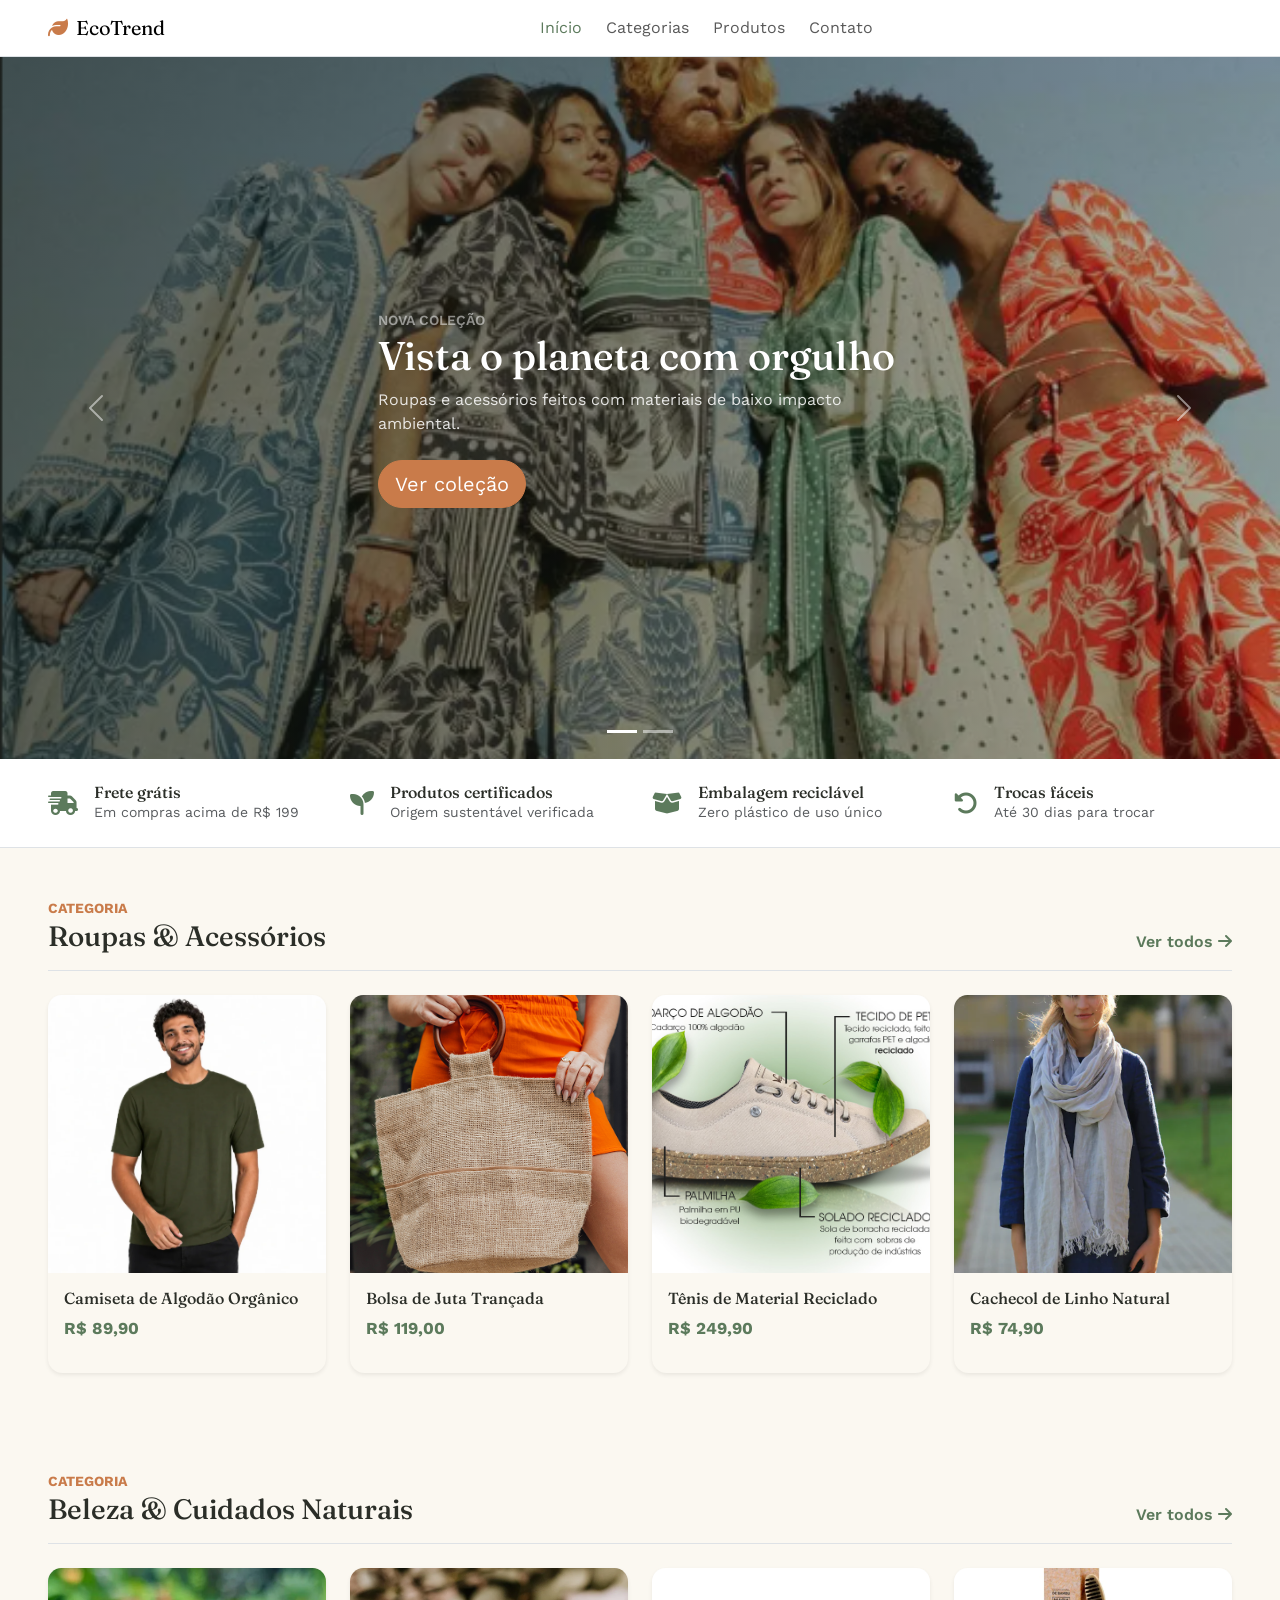
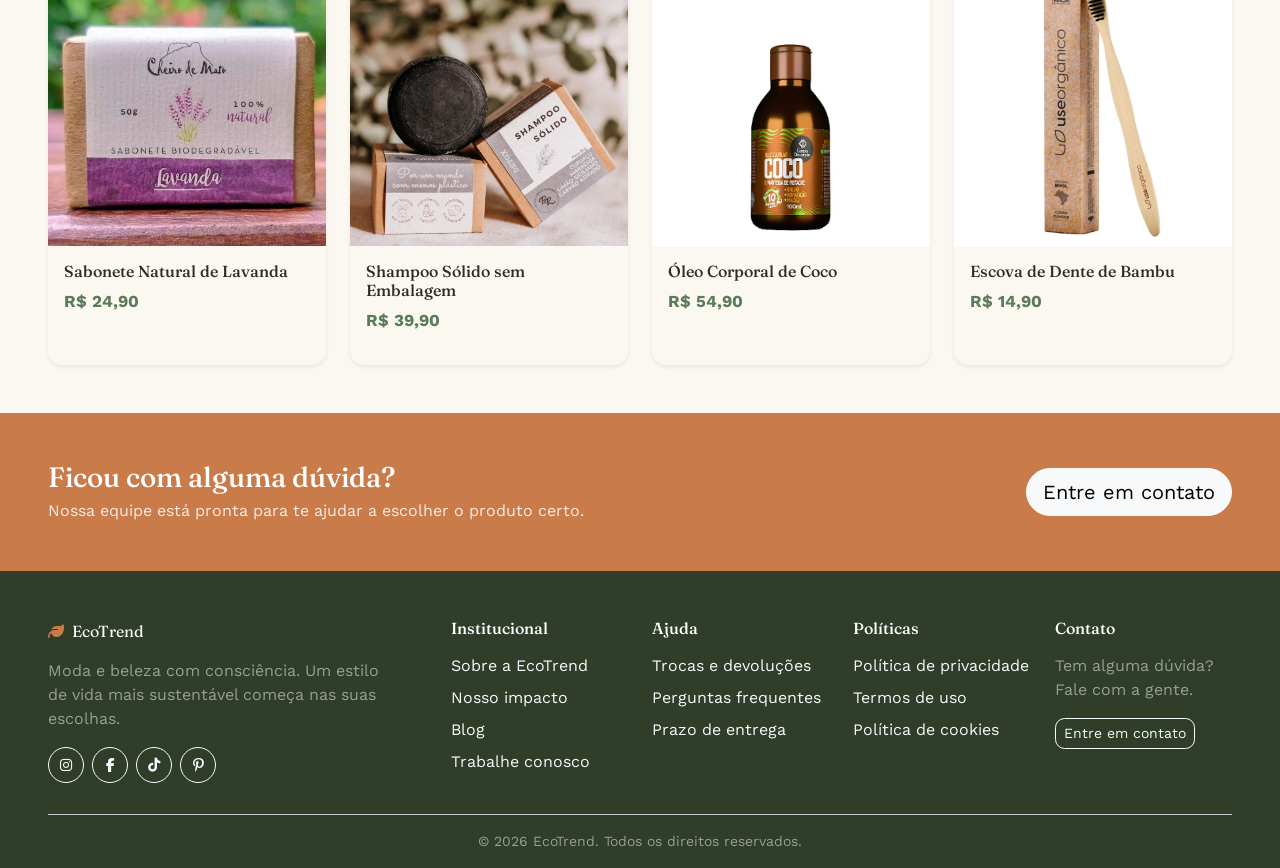
==== index.html @ de454b01 "aba home e footer feito" ====
<!doctype html>
<html lang="pt-BR">
<head>
  <meta charset="UTF-8" />
  <meta name="viewport" content="width=device-width, initial-scale=1.0" />
  <title>EcoTrend — Moda e Estilo de Vida Sustentável</title>

  <link rel="preconnect" href="https://fonts.googleapis.com" />
  <link rel="preconnect" href="https://fonts.gstatic.com" crossorigin />
  <link href="https://fonts.googleapis.com/css2?family=Fraunces:wght@500;600;700&family=Work+Sans:wght@400;500;600;700&display=swap" rel="stylesheet" />

  <link rel="stylesheet" href="https://cdn.jsdelivr.net/npm/bootstrap@5.3.3/dist/css/bootstrap.min.css" />
  <link rel="stylesheet" href="https://cdnjs.cloudflare.com/ajax/libs/font-awesome/6.5.2/css/all.min.css" />

  <link rel="stylesheet" href="css/style.css" />
</head>
<body>

  <!-- HEADER -->
  <header class="sticky-top bg-body border-bottom">
    <nav class="navbar navbar-expand-lg container-fluid px-4 px-lg-5">
      <a class="navbar-brand d-flex align-items-center gap-2" href="index.html">
        <i class="fa-solid fa-leaf text-primary"></i> EcoTrend
      </a>

      <button class="navbar-toggler" type="button" data-bs-toggle="collapse" data-bs-target="#navMenu" aria-controls="navMenu" aria-expanded="false" aria-label="Abrir menu">
        <span class="navbar-toggler-icon"></span>
      </button>

      <div class="collapse navbar-collapse" id="navMenu">
        <ul class="navbar-nav mx-lg-auto gap-lg-2">
          <li class="nav-item"><a class="nav-link active text-secondary" href="index.html">Início</a></li>
          <li class="nav-item"><a class="nav-link" href="categorias.html">Categorias</a></li>
          <li class="nav-item"><a class="nav-link" href="#produtos">Produtos</a></li>
          <li class="nav-item"><a class="nav-link" href="contato.html">Contato</a></li>
        </ul>
      </div>
    </nav>
  </header>

  <!-- BANNER / CARROSSEL -->
  <div id="heroCarousel" class="carousel slide hero-carousel" data-bs-ride="carousel">
    <div class="carousel-indicators">
      <button type="button" data-bs-target="#heroCarousel" data-bs-slide-to="0" class="active" aria-current="true" aria-label="Slide 1"></button>
      <button type="button" data-bs-target="#heroCarousel" data-bs-slide-to="1" aria-label="Slide 2"></button>
    </div>

    <div class="carousel-inner">
      <div class="carousel-item active">
        <div class="hero-slide hero-slide--forest">
          <div class="hero-overlay"></div>
          <div class="hero-content container-fluid px-4 px-lg-5">
            <span class="text-uppercase small fw-semibold text-white-50">Nova coleção</span>
            <h1 class="text-white">Vista o planeta com orgulho</h1>
            <p class="text-white-75 mb-4">Roupas e acessórios feitos com materiais de baixo impacto ambiental.</p>
            <a href="#roupas" class="btn btn-primary btn-lg rounded-pill">Ver coleção</a>
          </div>
        </div>
      </div>

      <div class="carousel-item">
        <div class="hero-slide hero-slide--clay">
          <div class="hero-overlay"></div>
          <div class="hero-content container-fluid px-4 px-lg-5">
            <span class="text-uppercase small fw-semibold text-white-50">Cuidado consciente</span>
            <h1 class="text-white">Beleza que respeita a natureza</h1>
            <p class="text-white-75 mb-4">Cosméticos naturais, veganos e livres de crueldade animal.</p>
            <a href="#beleza" class="btn btn-primary btn-lg rounded-pill">Ver produtos</a>
          </div>
        </div>
      </div>

    </div>

    <button class="carousel-control-prev" type="button" data-bs-target="#heroCarousel" data-bs-slide="prev">
      <span class="carousel-control-prev-icon" aria-hidden="true"></span>
      <span class="visually-hidden">Anterior</span>
    </button>
    <button class="carousel-control-next" type="button" data-bs-target="#heroCarousel" data-bs-slide="next">
      <span class="carousel-control-next-icon" aria-hidden="true"></span>
      <span class="visually-hidden">Próximo</span>
    </button>
  </div>

  <!-- VALOR / BENEFÍCIOS (CSS Grid) -->
  <section class="perks-grid container-fluid px-4 px-lg-5 py-4 bg-body border-bottom">
    <div class="d-flex align-items-center gap-3">
      <i class="fa-solid fa-truck-fast fs-4 text-secondary"></i>
      <div>
        <h3 class="h6 mb-0">Frete grátis</h3>
        <p class="small text-body-secondary mb-0">Em compras acima de R$ 199</p>
      </div>
    </div>
    <div class="d-flex align-items-center gap-3">
      <i class="fa-solid fa-seedling fs-4 text-secondary"></i>
      <div>
        <h3 class="h6 mb-0">Produtos certificados</h3>
        <p class="small text-body-secondary mb-0">Origem sustentável verificada</p>
      </div>
    </div>
    <div class="d-flex align-items-center gap-3">
      <i class="fa-solid fa-box-open fs-4 text-secondary"></i>
      <div>
        <h3 class="h6 mb-0">Embalagem reciclável</h3>
        <p class="small text-body-secondary mb-0">Zero plástico de uso único</p>
      </div>
    </div>
    <div class="d-flex align-items-center gap-3">
      <i class="fa-solid fa-rotate-left fs-4 text-secondary"></i>
      <div>
        <h3 class="h6 mb-0">Trocas fáceis</h3>
        <p class="small text-body-secondary mb-0">Até 30 dias para trocar</p>
      </div>
    </div>
  </section>

  <!-- PRODUTOS -->
  <main id="produtos" class="container-fluid px-4 px-lg-5">

    <section id="roupas" class="py-5">
      <div class="d-flex align-items-end justify-content-between border-bottom pb-3 mb-4">
        <div>
          <span class="text-uppercase small fw-bold text-primary">Categoria</span>
          <h2 class="h3 mb-0">Roupas &amp; Acessórios</h2>
        </div>
        <a href="categorias.html" class="link-secondary fw-semibold text-decoration-none">Ver todos <i class="fa-solid fa-arrow-right"></i></a>
      </div>

      <div class="row row-cols-2 row-cols-md-3 row-cols-lg-4 g-4">
        <div class="col">
          <div class="card h-100 product-card border-0 shadow-sm">
            <img src="img/Camiseta de Algodão Orgânico.png" class="card-img-top" alt="Camiseta de algodão orgânico">
            <div class="card-body">
              <h3 class="h6">Camiseta de Algodão Orgânico</h3>
              <p class="product-price mb-3">R$ 89,90</p>
            </div>
          </div>
        </div>

        <div class="col">
          <div class="card h-100 product-card border-0 shadow-sm">
            <img src="img/Bolsa de Juta Trançada.jpg" class="card-img-top" alt="Bolsa de juta">
            <div class="card-body">
              <h3 class="h6">Bolsa de Juta Trançada</h3>
              <p class="product-price mb-3">R$ 119,00</p>
            </div>
          </div>
        </div>

        <div class="col">
          <div class="card h-100 product-card border-0 shadow-sm">
            <img src="img/Tênis de Material Reciclado.jpg" class="card-img-top" alt="Tênis feito de material reciclado">
            <div class="card-body">
              <h3 class="h6">Tênis de Material Reciclado</h3>
              <p class="product-price mb-3">R$ 249,90</p>
            </div>
          </div>
        </div>

        <div class="col">
          <div class="card h-100 product-card border-0 shadow-sm">
            <img src="img/Cachecol de Linho Natural.png" class="card-img-top" alt="Cachecol de linho">
            <div class="card-body">
              <h3 class="h6">Cachecol de Linho Natural</h3>
              <p class="product-price mb-3">R$ 74,90</p>
            </div>
          </div>
        </div>
      </div>
    </section>

    <section id="beleza" class="py-5">
      <div class="d-flex align-items-end justify-content-between border-bottom pb-3 mb-4">
        <div>
          <span class="text-uppercase small fw-bold text-primary">Categoria</span>
          <h2 class="h3 mb-0">Beleza &amp; Cuidados Naturais</h2>
        </div>
        <a href="categorias.html" class="link-secondary fw-semibold text-decoration-none">Ver todos <i class="fa-solid fa-arrow-right"></i></a>
      </div>

      <div class="row row-cols-2 row-cols-md-3 row-cols-lg-4 g-4">
        <div class="col">
          <div class="card h-100 product-card border-0 shadow-sm">
            <img src="img/Sabonete Natural de Lavanda.png" class="card-img-top" alt="Sabonete natural de lavanda">
            <div class="card-body">
              <h3 class="h6">Sabonete Natural de Lavanda</h3>
              <p class="product-price mb-3">R$ 24,90</p>
            </div>
          </div>
        </div>

        <div class="col">
          <div class="card h-100 product-card border-0 shadow-sm">
            <img src="img/Shampoo Sólido sem Embalagem.png" class="card-img-top" alt="Shampoo sólido">
            <div class="card-body">
              <h3 class="h6">Shampoo Sólido sem Embalagem</h3>
              <p class="product-price mb-3">R$ 39,90</p>
            </div>
          </div>
        </div>

        <div class="col">
          <div class="card h-100 product-card border-0 shadow-sm">
            <img src="img/Óleo Corporal de Coco.png" class="card-img-top" alt="Óleo corporal natural">
            <div class="card-body">
              <h3 class="h6">Óleo Corporal de Coco</h3>
              <p class="product-price mb-3">R$ 54,90</p>
            </div>
          </div>
        </div>

        <div class="col">
          <div class="card h-100 product-card border-0 shadow-sm">
            <img src="img/Escova de Dente de Bambu.png" class="card-img-top" alt="Escova de dente de bambu">
            <div class="card-body">
              <h3 class="h6">Escova de Dente de Bambu</h3>
              <p class="product-price mb-3">R$ 14,90</p>
            </div>
          </div>
        </div>
      </div>
    </section>

  </main>

  <!-- CTA CONTATO -->
  <section class="bg-primary text-white py-5">
    <div class="container-fluid px-4 px-lg-5 d-flex flex-wrap align-items-center justify-content-between gap-4">
      <div>
        <h2 class="h3 mb-1">Ficou com alguma dúvida?</h2>
        <p class="mb-0 text-white-75">Nossa equipe está pronta para te ajudar a escolher o produto certo.</p>
      </div>
      <a href="contato.html" class="btn btn-light btn-lg rounded-pill">Entre em contato</a>
    </div>
  </section>

  <!-- FOOTER -->
  <footer class="bg-dark text-white-50 pt-5">
    <div class="container-fluid px-4 px-lg-5">
      <div class="row gy-4 pb-4">

        <div class="col-lg-4 col-md-6">
          <a class="navbar-brand text-white d-inline-flex align-items-center gap-2 mb-3" href="index.html">
            <i class="fa-solid fa-leaf text-primary"></i> EcoTrend
          </a>
          <p class="mb-3" style="max-width: 34ch;">Moda e beleza com consciência. Um estilo de vida mais sustentável começa nas suas escolhas.</p>
          <div class="d-flex gap-2">
            <a href="#" class="btn btn-outline-light btn-sm icon-btn rounded-circle" aria-label="Instagram"><i class="fa-brands fa-instagram"></i></a>
            <a href="#" class="btn btn-outline-light btn-sm icon-btn rounded-circle" aria-label="Facebook"><i class="fa-brands fa-facebook-f"></i></a>
            <a href="#" class="btn btn-outline-light btn-sm icon-btn rounded-circle" aria-label="TikTok"><i class="fa-brands fa-tiktok"></i></a>
            <a href="#" class="btn btn-outline-light btn-sm icon-btn rounded-circle" aria-label="Pinterest"><i class="fa-brands fa-pinterest-p"></i></a>
          </div>
        </div>

        <div class="col-lg-2 col-md-6">
          <h4 class="h6 text-white mb-3">Institucional</h4>
          <ul class="list-unstyled d-flex flex-column gap-2">
            <li><a href="#" class="link-light text-decoration-none">Sobre a EcoTrend</a></li>
            <li><a href="#" class="link-light text-decoration-none">Nosso impacto</a></li>
            <li><a href="#" class="link-light text-decoration-none">Blog</a></li>
            <li><a href="#" class="link-light text-decoration-none">Trabalhe conosco</a></li>
          </ul>
        </div>

        <div class="col-lg-2 col-md-6">
          <h4 class="h6 text-white mb-3">Ajuda</h4>
          <ul class="list-unstyled d-flex flex-column gap-2">
            <li><a href="#" class="link-light text-decoration-none">Trocas e devoluções</a></li>
            <li><a href="#" class="link-light text-decoration-none">Perguntas frequentes</a></li>
            <li><a href="#" class="link-light text-decoration-none">Prazo de entrega</a></li>
          </ul>
        </div>

        <div class="col-lg-2 col-md-6">
          <h4 class="h6 text-white mb-3">Políticas</h4>
          <ul class="list-unstyled d-flex flex-column gap-2">
            <li><a href="#" class="link-light text-decoration-none">Política de privacidade</a></li>
            <li><a href="#" class="link-light text-decoration-none">Termos de uso</a></li>
            <li><a href="#" class="link-light text-decoration-none">Política de cookies</a></li>
          </ul>
        </div>

        <div class="col-lg-2 col-md-6">
          <h4 class="h6 text-white mb-3">Contato</h4>
          <p class="mb-3">Tem alguma dúvida? Fale com a gente.</p>
          <a href="contato.html" class="btn btn-outline-light btn-sm">Entre em contato</a>
        </div>

      </div>

      <div class="text-center py-3 border-top border-secondary-subtle small">
        <p class="mb-0">&copy; 2026 EcoTrend. Todos os direitos reservados.</p>
      </div>
    </div>
  </footer>

  <script src="https://cdn.jsdelivr.net/npm/bootstrap@5.3.3/dist/js/bootstrap.bundle.min.js"></script>
</body>
</html>
---- css/style.css ----
:root {
  --bs-body-font-family: 'Work Sans', Arial, Helvetica, sans-serif;
  --bs-body-bg: #fbf8f1;
  --bs-body-color: #2b2e28;
  --bs-border-radius: 0.9rem;
  --bs-border-radius-lg: 1.1rem;
  --bs-border-radius-sm: 0.6rem;

  --bs-primary: #c97b4a;
  --bs-primary-rgb: 201, 123, 74;
  --bs-link-color: #45603f;
  --bs-link-hover-color: #c97b4a;

  --bs-secondary: #5c7a5c;
  --bs-secondary-rgb: 92, 122, 92;

  --bs-dark: #2f3d29;
  --bs-dark-rgb: 47, 61, 41;
}

h1, h2, h3, h4, .navbar-brand {
  font-family: 'Fraunces', Georgia, serif;
}


.btn-primary {
  --bs-btn-bg: var(--bs-primary);
  --bs-btn-border-color: var(--bs-primary);
  --bs-btn-hover-bg: #a85f35;
  --bs-btn-hover-border-color: #a85f35;
  --bs-btn-active-bg: #8f4f2c;
  --bs-btn-active-border-color: #8f4f2c;
  --bs-btn-disabled-bg: var(--bs-primary);
  --bs-btn-disabled-border-color: var(--bs-primary);
}



.hero-carousel {
  height: 78vh;
  min-height: 460px;
}

.carousel-inner,
.carousel-item {
  height: 100%;
}

.hero-slide {
  height: 100%;
  display: flex;
  align-items: center;
  position: relative;
  background-size: cover;
  background-position: center;
}

.hero-slide--forest { background-image: url('../img/Carrosel_sobre_roupa.png'); }
.hero-slide--clay { background-image: url('../img/Carrosel_Comesdicos_natulrais.jpg'); }

.hero-overlay {
  position: absolute;
  inset: 0;
  background: linear-gradient(90deg, rgba(20, 26, 18, 0.65), rgba(20, 26, 18, 0.25));
}

.hero-content {
  position: relative;
  z-index: 2;
  max-width: 620px;
}

.text-white-75 {
  color: rgba(255, 255, 255, 0.85);
}



.perks-grid {
  display: grid;
  grid-template-columns: repeat(4, 1fr);
  gap: 1.5rem;
}

@media (max-width: 768px) {
  .perks-grid { grid-template-columns: repeat(2, 1fr); }
}

@media (max-width: 480px) {
  .perks-grid { grid-template-columns: 1fr; }
}

/* PRODUTOS */

.product-card img {
  aspect-ratio: 1 / 1;
  object-fit: cover;
  background-color: var(--bs-body-bg);
}

.product-card {
  transition: transform 0.2s, box-shadow 0.2s;
}

.product-card:hover {
  transform: translateY(-4px);
}

.product-price {
  color: var(--bs-secondary);
  font-weight: 700;
  font-size: 1.05rem;
}

/* FOOTER  */

.icon-btn {
  width: 2.25rem;
  height: 2.25rem;
  padding: 0;
  display: inline-flex;
  align-items: center;
  justify-content: center;
}

footer a.link-light:hover {
  color: var(--bs-primary) !important;
}
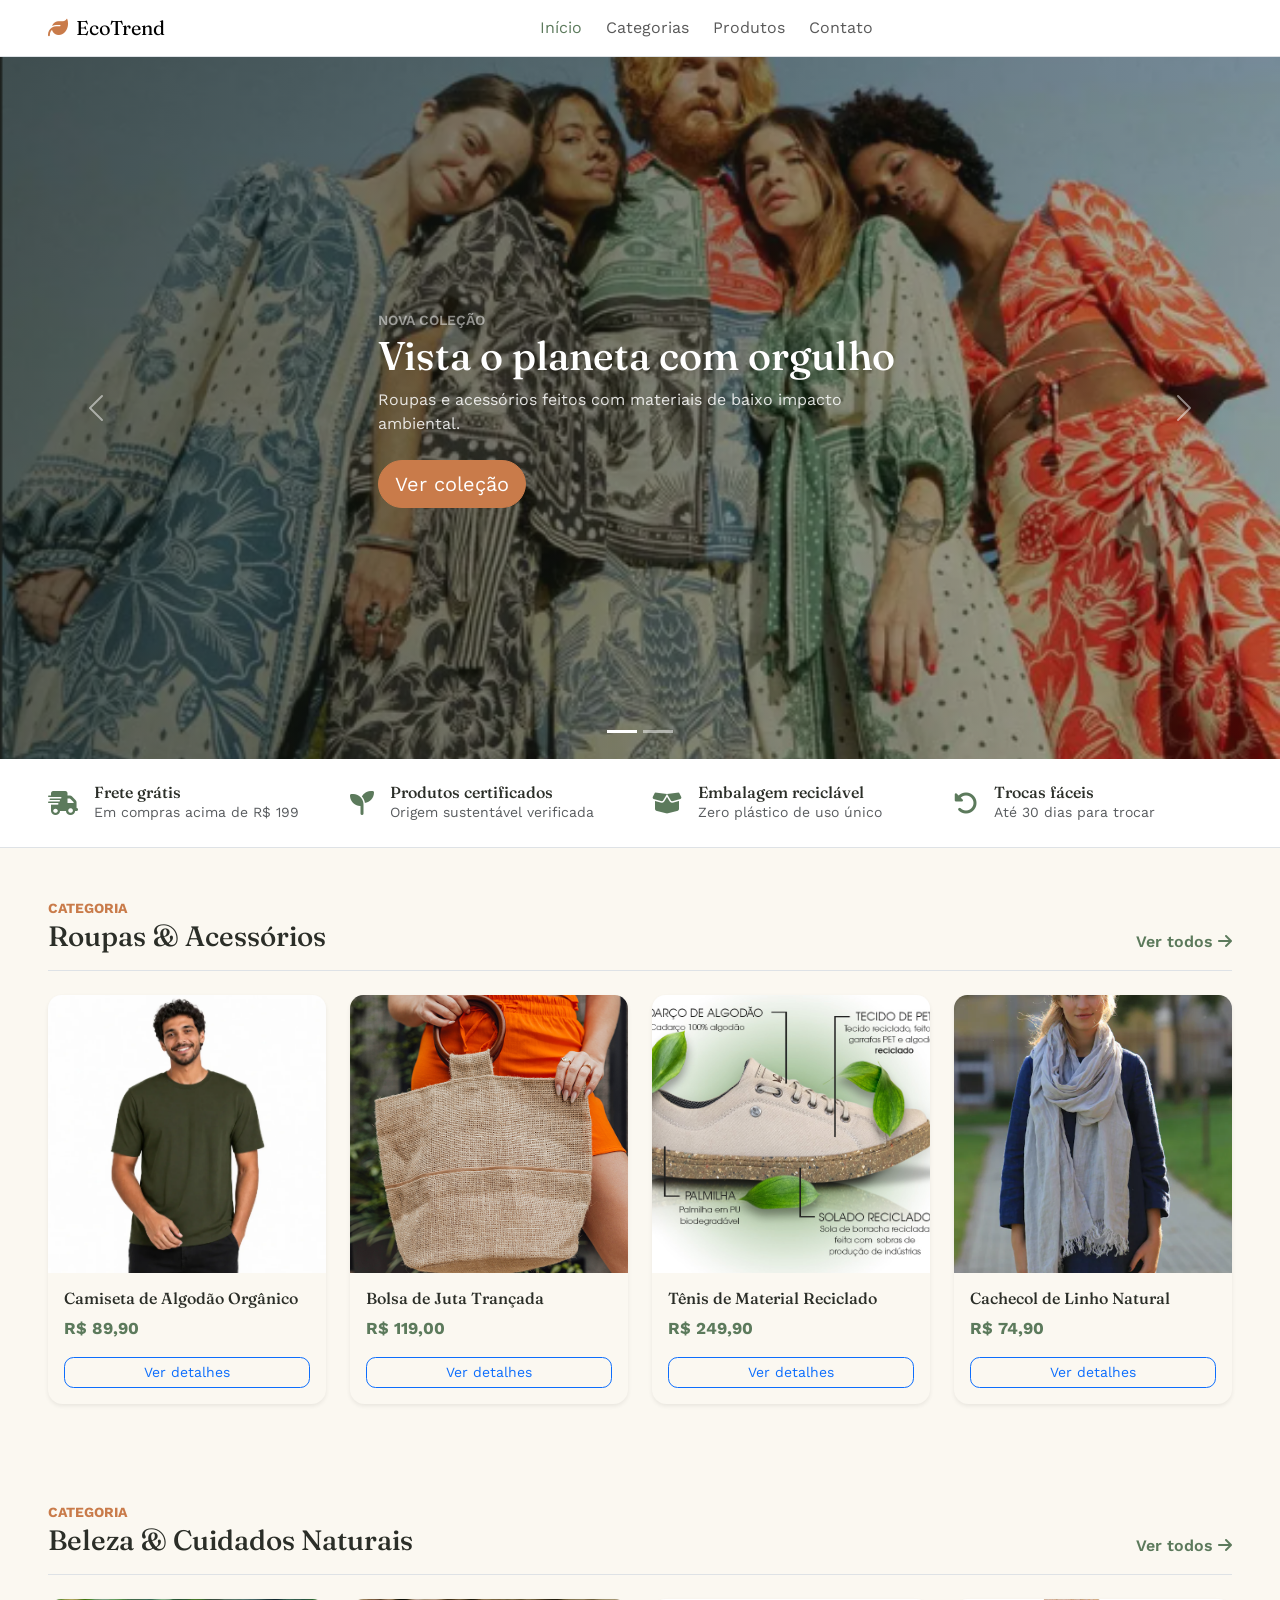
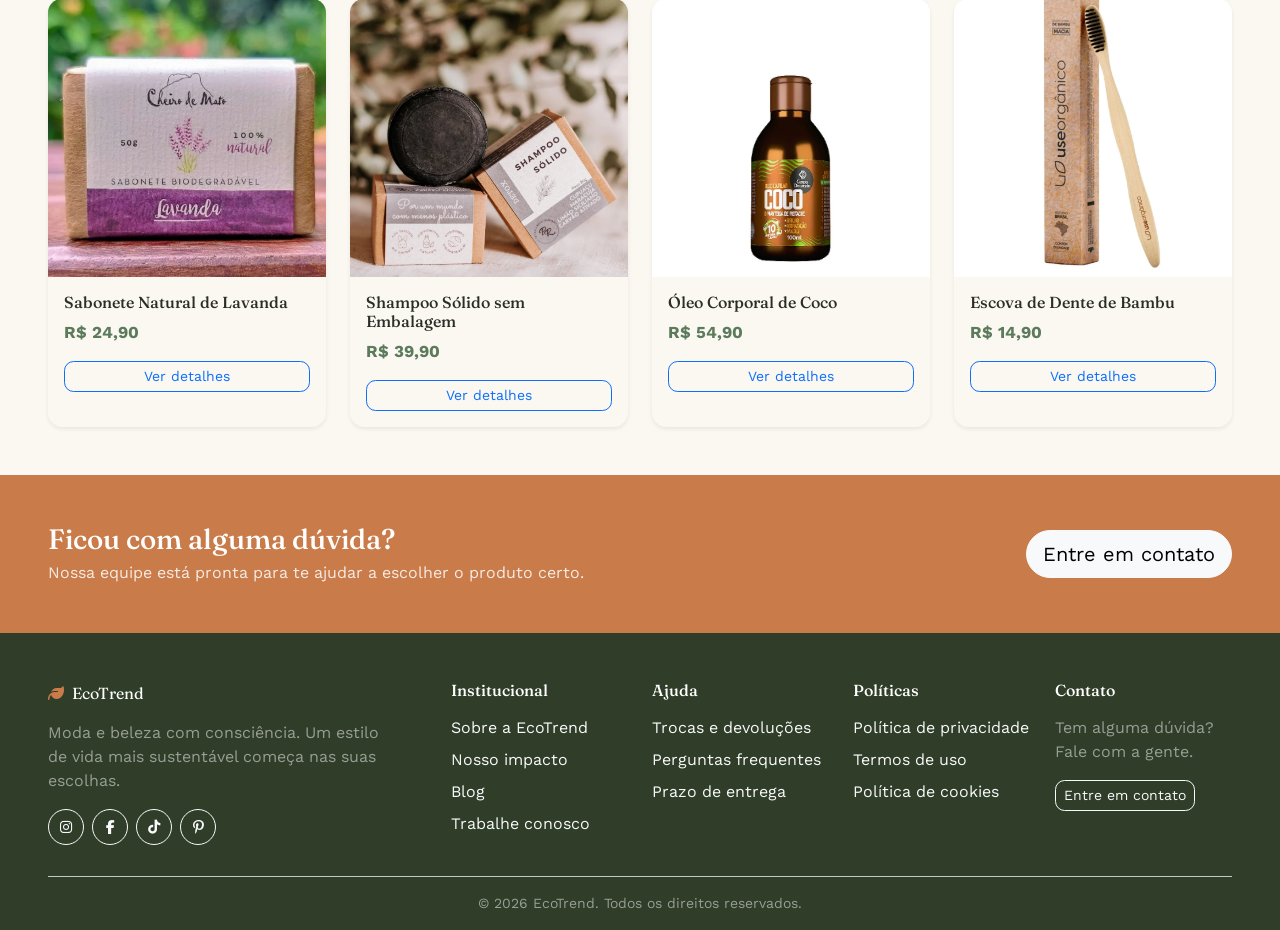
==== commit 79bd3413: "Detalhes de produtos e categorias criado" ====
--- a/index.html
+++ b/index.html
@@ -1,5 +1,6 @@
 <!doctype html>
 <html lang="pt-BR">
+
 <head>
   <meta charset="UTF-8" />
   <meta name="viewport" content="width=device-width, initial-scale=1.0" />
@@ -7,30 +8,33 @@
 
   <link rel="preconnect" href="https://fonts.googleapis.com" />
   <link rel="preconnect" href="https://fonts.gstatic.com" crossorigin />
-  <link href="https://fonts.googleapis.com/css2?family=Fraunces:wght@500;600;700&family=Work+Sans:wght@400;500;600;700&display=swap" rel="stylesheet" />
+  <link
+    href="https://fonts.googleapis.com/css2?family=Fraunces:wght@500;600;700&family=Work+Sans:wght@400;500;600;700&display=swap"
+    rel="stylesheet" />
 
   <link rel="stylesheet" href="https://cdn.jsdelivr.net/npm/bootstrap@5.3.3/dist/css/bootstrap.min.css" />
   <link rel="stylesheet" href="https://cdnjs.cloudflare.com/ajax/libs/font-awesome/6.5.2/css/all.min.css" />
 
   <link rel="stylesheet" href="css/style.css" />
 </head>
+
 <body>
 
-  <!-- HEADER -->
   <header class="sticky-top bg-body border-bottom">
     <nav class="navbar navbar-expand-lg container-fluid px-4 px-lg-5">
       <a class="navbar-brand d-flex align-items-center gap-2" href="index.html">
         <i class="fa-solid fa-leaf text-primary"></i> EcoTrend
       </a>
 
-      <button class="navbar-toggler" type="button" data-bs-toggle="collapse" data-bs-target="#navMenu" aria-controls="navMenu" aria-expanded="false" aria-label="Abrir menu">
+      <button class="navbar-toggler" type="button" data-bs-toggle="collapse" data-bs-target="#navMenu"
+        aria-controls="navMenu" aria-expanded="false" aria-label="Abrir menu">
         <span class="navbar-toggler-icon"></span>
       </button>
 
       <div class="collapse navbar-collapse" id="navMenu">
         <ul class="navbar-nav mx-lg-auto gap-lg-2">
           <li class="nav-item"><a class="nav-link active text-secondary" href="index.html">Início</a></li>
-          <li class="nav-item"><a class="nav-link" href="categorias.html">Categorias</a></li>
+          <li class="nav-item"><a class="nav-link" href="categoria.html">Categorias</a></li>
           <li class="nav-item"><a class="nav-link" href="#produtos">Produtos</a></li>
           <li class="nav-item"><a class="nav-link" href="contato.html">Contato</a></li>
         </ul>
@@ -38,10 +42,10 @@
     </nav>
   </header>
 
-  <!-- BANNER / CARROSSEL -->
   <div id="heroCarousel" class="carousel slide hero-carousel" data-bs-ride="carousel">
     <div class="carousel-indicators">
-      <button type="button" data-bs-target="#heroCarousel" data-bs-slide-to="0" class="active" aria-current="true" aria-label="Slide 1"></button>
+      <button type="button" data-bs-target="#heroCarousel" data-bs-slide-to="0" class="active" aria-current="true"
+        aria-label="Slide 1"></button>
       <button type="button" data-bs-target="#heroCarousel" data-bs-slide-to="1" aria-label="Slide 2"></button>
     </div>
 
@@ -82,7 +86,6 @@
     </button>
   </div>
 
-  <!-- VALOR / BENEFÍCIOS (CSS Grid) -->
   <section class="perks-grid container-fluid px-4 px-lg-5 py-4 bg-body border-bottom">
     <div class="d-flex align-items-center gap-3">
       <i class="fa-solid fa-truck-fast fs-4 text-secondary"></i>
@@ -113,8 +116,6 @@
       </div>
     </div>
   </section>
-
-  <!-- PRODUTOS -->
   <main id="produtos" class="container-fluid px-4 px-lg-5">
 
     <section id="roupas" class="py-5">
@@ -123,7 +124,8 @@
           <span class="text-uppercase small fw-bold text-primary">Categoria</span>
           <h2 class="h3 mb-0">Roupas &amp; Acessórios</h2>
         </div>
-        <a href="categorias.html" class="link-secondary fw-semibold text-decoration-none">Ver todos <i class="fa-solid fa-arrow-right"></i></a>
+        <a href="categoria.html" class="link-secondary fw-semibold text-decoration-none">Ver todos <i
+            class="fa-solid fa-arrow-right"></i></a>
       </div>
 
       <div class="row row-cols-2 row-cols-md-3 row-cols-lg-4 g-4">
@@ -133,6 +135,12 @@
             <div class="card-body">
               <h3 class="h6">Camiseta de Algodão Orgânico</h3>
               <p class="product-price mb-3">R$ 89,90</p>
+              <button type="button" class="btn btn-outline-primary btn-sm w-100 btn-ver-detalhes" data-bs-toggle="modal"
+                data-bs-target="#produtoModal" data-nome="Camiseta de Algodão Orgânico" data-preco="R$ 89,90"
+                data-img="img/Camiseta de Algodão Orgânico.png"
+                data-descricao="Camiseta feita 100% em algodão orgânico, cultivado sem agrotóxicos. Tecido macio, corte reto e tingimento natural, com baixo impacto ambiental do plantio à confecção.">
+                Ver detalhes
+              </button>
             </div>
           </div>
         </div>
@@ -143,6 +151,12 @@
             <div class="card-body">
               <h3 class="h6">Bolsa de Juta Trançada</h3>
               <p class="product-price mb-3">R$ 119,00</p>
+              <button type="button" class="btn btn-outline-primary btn-sm w-100 btn-ver-detalhes" data-bs-toggle="modal"
+                data-bs-target="#produtoModal" data-nome="Bolsa de Juta Trançada" data-preco="R$ 119,00"
+                data-img="img/Bolsa de Juta Trançada.jpg"
+                data-descricao="Bolsa artesanal trançada em fibra de juta, com alças de madeira reflorestada. Resistente, espaçosa e produzida por cooperativas locais.">
+                Ver detalhes
+              </button>
             </div>
           </div>
         </div>
@@ -153,6 +167,12 @@
             <div class="card-body">
               <h3 class="h6">Tênis de Material Reciclado</h3>
               <p class="product-price mb-3">R$ 249,90</p>
+              <button type="button" class="btn btn-outline-primary btn-sm w-100 btn-ver-detalhes" data-bs-toggle="modal"
+                data-bs-target="#produtoModal" data-nome="Tênis de Material Reciclado" data-preco="R$ 249,90"
+                data-img="img/Tênis de Material Reciclado.jpg"
+                data-descricao="Tênis com cabedal feito de garrafas PET recicladas, palmilha em PU biodegradável e solado de borracha reciclada. Leve, confortável e de baixo impacto.">
+                Ver detalhes
+              </button>
             </div>
           </div>
         </div>
@@ -163,6 +183,12 @@
             <div class="card-body">
               <h3 class="h6">Cachecol de Linho Natural</h3>
               <p class="product-price mb-3">R$ 74,90</p>
+              <button type="button" class="btn btn-outline-primary btn-sm w-100 btn-ver-detalhes" data-bs-toggle="modal"
+                data-bs-target="#produtoModal" data-nome="Cachecol de Linho Natural" data-preco="R$ 74,90"
+                data-img="img/Cachecol de Linho Natural.png"
+                data-descricao="Cachecol tecido em linho 100% natural, leve para o dia a dia e produzido com corantes de baixo impacto ambiental.">
+                Ver detalhes
+              </button>
             </div>
           </div>
         </div>
@@ -175,7 +201,8 @@
           <span class="text-uppercase small fw-bold text-primary">Categoria</span>
           <h2 class="h3 mb-0">Beleza &amp; Cuidados Naturais</h2>
         </div>
-        <a href="categorias.html" class="link-secondary fw-semibold text-decoration-none">Ver todos <i class="fa-solid fa-arrow-right"></i></a>
+        <a href="categoria.html" class="link-secondary fw-semibold text-decoration-none">Ver todos <i
+            class="fa-solid fa-arrow-right"></i></a>
       </div>
 
       <div class="row row-cols-2 row-cols-md-3 row-cols-lg-4 g-4">
@@ -185,6 +212,12 @@
             <div class="card-body">
               <h3 class="h6">Sabonete Natural de Lavanda</h3>
               <p class="product-price mb-3">R$ 24,90</p>
+              <button type="button" class="btn btn-outline-primary btn-sm w-100 btn-ver-detalhes" data-bs-toggle="modal"
+                data-bs-target="#produtoModal" data-nome="Sabonete Natural de Lavanda" data-preco="R$ 24,90"
+                data-img="img/Sabonete Natural de Lavanda.png"
+                data-descricao="Sabonete artesanal em barra, feito com óleo de lavanda e ingredientes naturais. Livre de parabenos e não testado em animais.">
+                Ver detalhes
+              </button>
             </div>
           </div>
         </div>
@@ -195,6 +228,12 @@
             <div class="card-body">
               <h3 class="h6">Shampoo Sólido sem Embalagem</h3>
               <p class="product-price mb-3">R$ 39,90</p>
+              <button type="button" class="btn btn-outline-primary btn-sm w-100 btn-ver-detalhes" data-bs-toggle="modal"
+                data-bs-target="#produtoModal" data-nome="Shampoo Sólido sem Embalagem" data-preco="R$ 39,90"
+                data-img="img/Shampoo Sólido sem Embalagem.png"
+                data-descricao="Shampoo em barra, sem embalagem plástica, rende o equivalente a 2 frascos líquidos. Ideal para reduzir resíduos no banheiro.">
+                Ver detalhes
+              </button>
             </div>
           </div>
         </div>
@@ -205,6 +244,12 @@
             <div class="card-body">
               <h3 class="h6">Óleo Corporal de Coco</h3>
               <p class="product-price mb-3">R$ 54,90</p>
+              <button type="button" class="btn btn-outline-primary btn-sm w-100 btn-ver-detalhes" data-bs-toggle="modal"
+                data-bs-target="#produtoModal" data-nome="Óleo Corporal de Coco" data-preco="R$ 54,90"
+                data-img="img/Óleo Corporal de Coco.png"
+                data-descricao="Óleo corporal hidratante à base de coco prensado a frio, sem parabenos. Absorção rápida e aroma suave.">
+                Ver detalhes
+              </button>
             </div>
           </div>
         </div>
@@ -215,6 +260,12 @@
             <div class="card-body">
               <h3 class="h6">Escova de Dente de Bambu</h3>
               <p class="product-price mb-3">R$ 14,90</p>
+              <button type="button" class="btn btn-outline-primary btn-sm w-100 btn-ver-detalhes" data-bs-toggle="modal"
+                data-bs-target="#produtoModal" data-nome="Escova de Dente de Bambu" data-preco="R$ 14,90"
+                data-img="img/Escova de Dente de Bambu.png"
+                data-descricao="Escova de dente com cabo de bambu biodegradável, alternativa ao plástico convencional. Cerdas macias, indicadas para uso diário.">
+                Ver detalhes
+              </button>
             </div>
           </div>
         </div>
@@ -223,7 +274,6 @@
 
   </main>
 
-  <!-- CTA CONTATO -->
   <section class="bg-primary text-white py-5">
     <div class="container-fluid px-4 px-lg-5 d-flex flex-wrap align-items-center justify-content-between gap-4">
       <div>
@@ -233,25 +283,26 @@
       <a href="contato.html" class="btn btn-light btn-lg rounded-pill">Entre em contato</a>
     </div>
   </section>
-
-  <!-- FOOTER -->
   <footer class="bg-dark text-white-50 pt-5">
     <div class="container-fluid px-4 px-lg-5">
       <div class="row gy-4 pb-4">
-
         <div class="col-lg-4 col-md-6">
           <a class="navbar-brand text-white d-inline-flex align-items-center gap-2 mb-3" href="index.html">
             <i class="fa-solid fa-leaf text-primary"></i> EcoTrend
           </a>
-          <p class="mb-3" style="max-width: 34ch;">Moda e beleza com consciência. Um estilo de vida mais sustentável começa nas suas escolhas.</p>
+          <p class="mb-3" style="max-width: 34ch;">Moda e beleza com consciência. Um estilo de vida mais sustentável
+            começa nas suas escolhas.</p>
           <div class="d-flex gap-2">
-            <a href="#" class="btn btn-outline-light btn-sm icon-btn rounded-circle" aria-label="Instagram"><i class="fa-brands fa-instagram"></i></a>
-            <a href="#" class="btn btn-outline-light btn-sm icon-btn rounded-circle" aria-label="Facebook"><i class="fa-brands fa-facebook-f"></i></a>
-            <a href="#" class="btn btn-outline-light btn-sm icon-btn rounded-circle" aria-label="TikTok"><i class="fa-brands fa-tiktok"></i></a>
-            <a href="#" class="btn btn-outline-light btn-sm icon-btn rounded-circle" aria-label="Pinterest"><i class="fa-brands fa-pinterest-p"></i></a>
-          </div>
-        </div>
-
+            <a href="#" class="btn btn-outline-light btn-sm icon-btn rounded-circle" aria-label="Instagram"><i
+                class="fa-brands fa-instagram"></i></a>
+            <a href="#" class="btn btn-outline-light btn-sm icon-btn rounded-circle" aria-label="Facebook"><i
+                class="fa-brands fa-facebook-f"></i></a>
+            <a href="#" class="btn btn-outline-light btn-sm icon-btn rounded-circle" aria-label="TikTok"><i
+                class="fa-brands fa-tiktok"></i></a>
+            <a href="#" class="btn btn-outline-light btn-sm icon-btn rounded-circle" aria-label="Pinterest"><i
+                class="fa-brands fa-pinterest-p"></i></a>
+          </div>
+        </div>
         <div class="col-lg-2 col-md-6">
           <h4 class="h6 text-white mb-3">Institucional</h4>
           <ul class="list-unstyled d-flex flex-column gap-2">
@@ -261,7 +312,6 @@
             <li><a href="#" class="link-light text-decoration-none">Trabalhe conosco</a></li>
           </ul>
         </div>
-
         <div class="col-lg-2 col-md-6">
           <h4 class="h6 text-white mb-3">Ajuda</h4>
           <ul class="list-unstyled d-flex flex-column gap-2">
@@ -270,7 +320,6 @@
             <li><a href="#" class="link-light text-decoration-none">Prazo de entrega</a></li>
           </ul>
         </div>
-
         <div class="col-lg-2 col-md-6">
           <h4 class="h6 text-white mb-3">Políticas</h4>
           <ul class="list-unstyled d-flex flex-column gap-2">
@@ -279,21 +328,45 @@
             <li><a href="#" class="link-light text-decoration-none">Política de cookies</a></li>
           </ul>
         </div>
-
         <div class="col-lg-2 col-md-6">
           <h4 class="h6 text-white mb-3">Contato</h4>
           <p class="mb-3">Tem alguma dúvida? Fale com a gente.</p>
           <a href="contato.html" class="btn btn-outline-light btn-sm">Entre em contato</a>
         </div>
-
-      </div>
-
+      </div>
       <div class="text-center py-3 border-top border-secondary-subtle small">
         <p class="mb-0">&copy; 2026 EcoTrend. Todos os direitos reservados.</p>
       </div>
     </div>
   </footer>
 
+  <!-- MODAL DE DETALHES DO PRODUTO -->
+  <div class="modal fade" id="produtoModal" tabindex="-1" aria-labelledby="produtoModalLabel" aria-hidden="true">
+    <div class="modal-dialog modal-dialog-centered modal-lg">
+      <div class="modal-content">
+        <div class="modal-header border-0">
+          <h2 class="modal-title h5" id="produtoModalLabel">Detalhes do produto</h2>
+          <button type="button" class="btn-close" data-bs-dismiss="modal" aria-label="Fechar"></button>
+        </div>
+        <div class="modal-body">
+          <div class="row g-4 align-items-center">
+            <div class="col-md-6">
+              <img id="modalProdutoImg" src="" alt="" class="img-fluid rounded">
+            </div>
+            <div class="col-md-6">
+              <h3 id="modalProdutoNome" class="h4 mb-2"></h3>
+              <p id="modalProdutoPreco" class="product-price fs-5 mb-3"></p>
+              <p id="modalProdutoDescricao" class="text-body-secondary"></p>
+              <button type="button" class="btn btn-primary rounded-pill mt-2">Adicionar ao Carrinho</button>
+            </div>
+          </div>
+        </div>
+      </div>
+    </div>
+  </div>
+
   <script src="https://cdn.jsdelivr.net/npm/bootstrap@5.3.3/dist/js/bootstrap.bundle.min.js"></script>
+  <script src="js/produto.js"></script>
 </body>
-</html>
+
+</html>
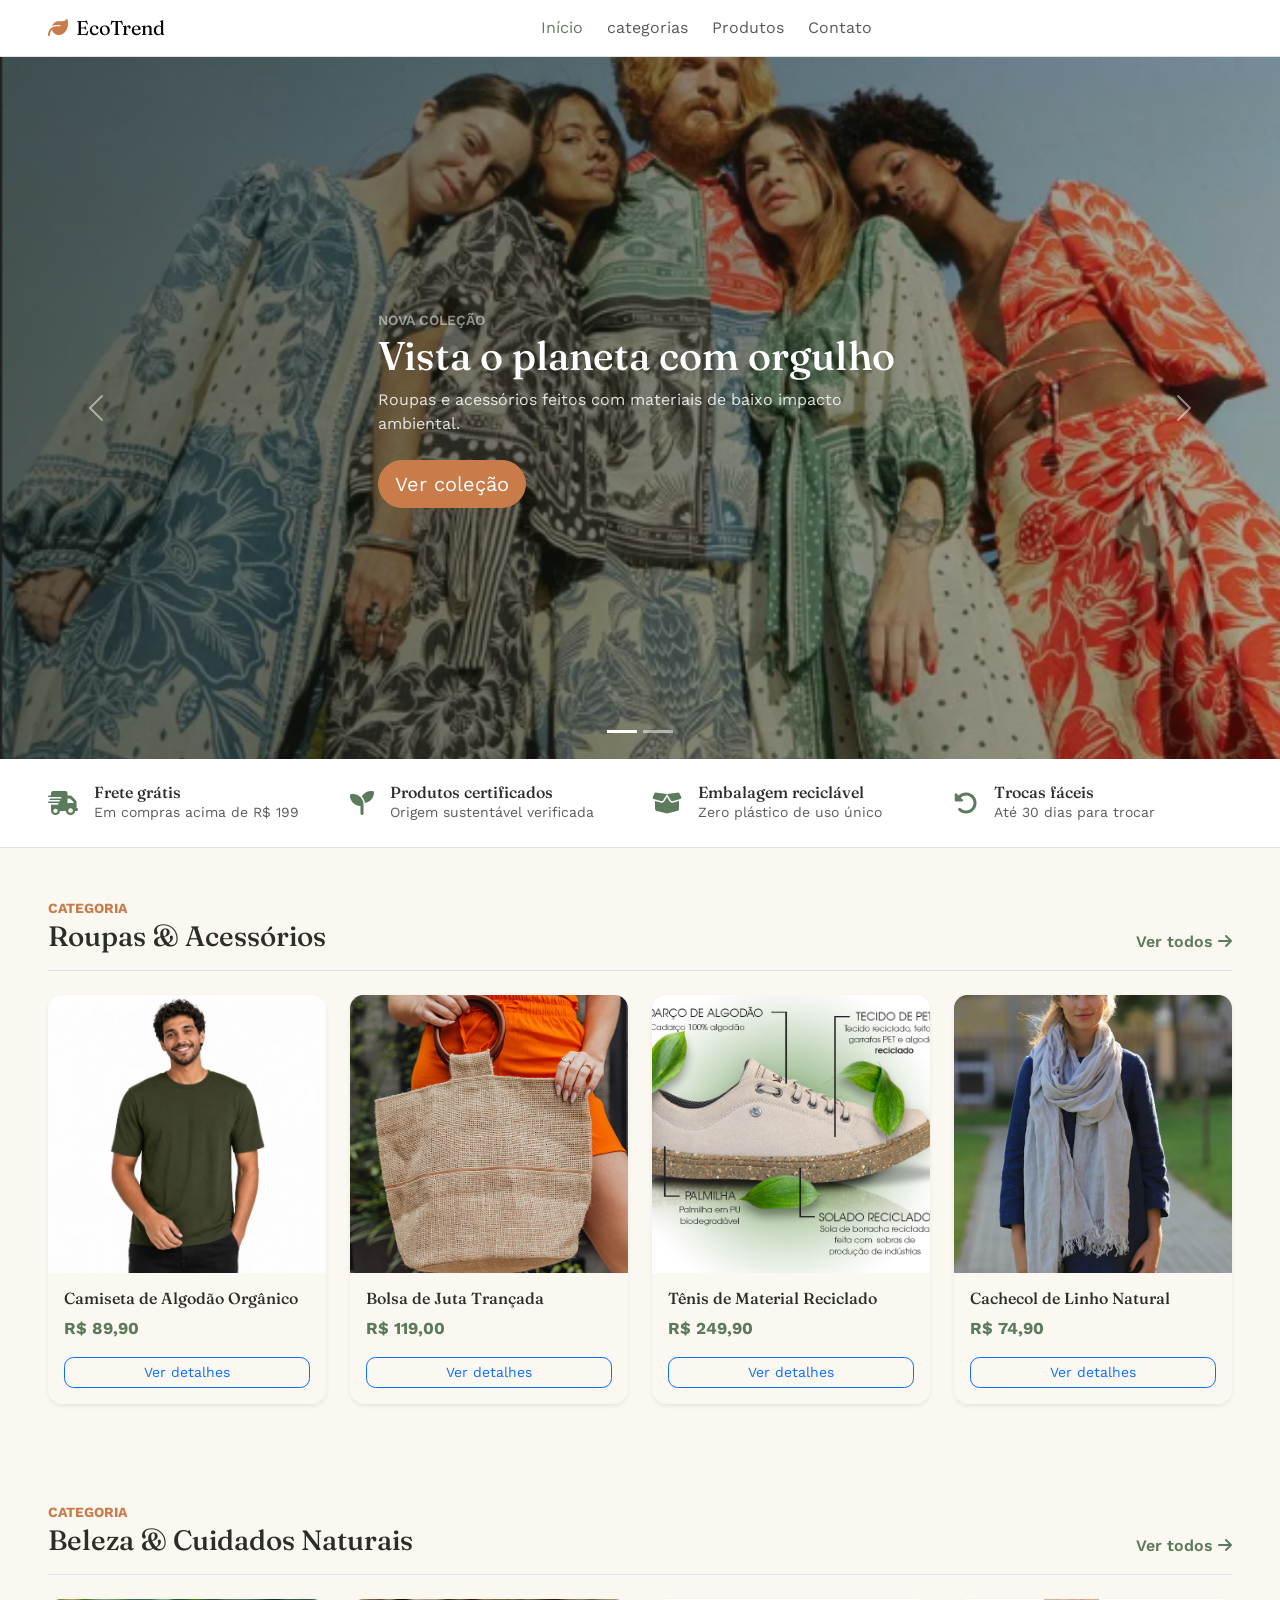
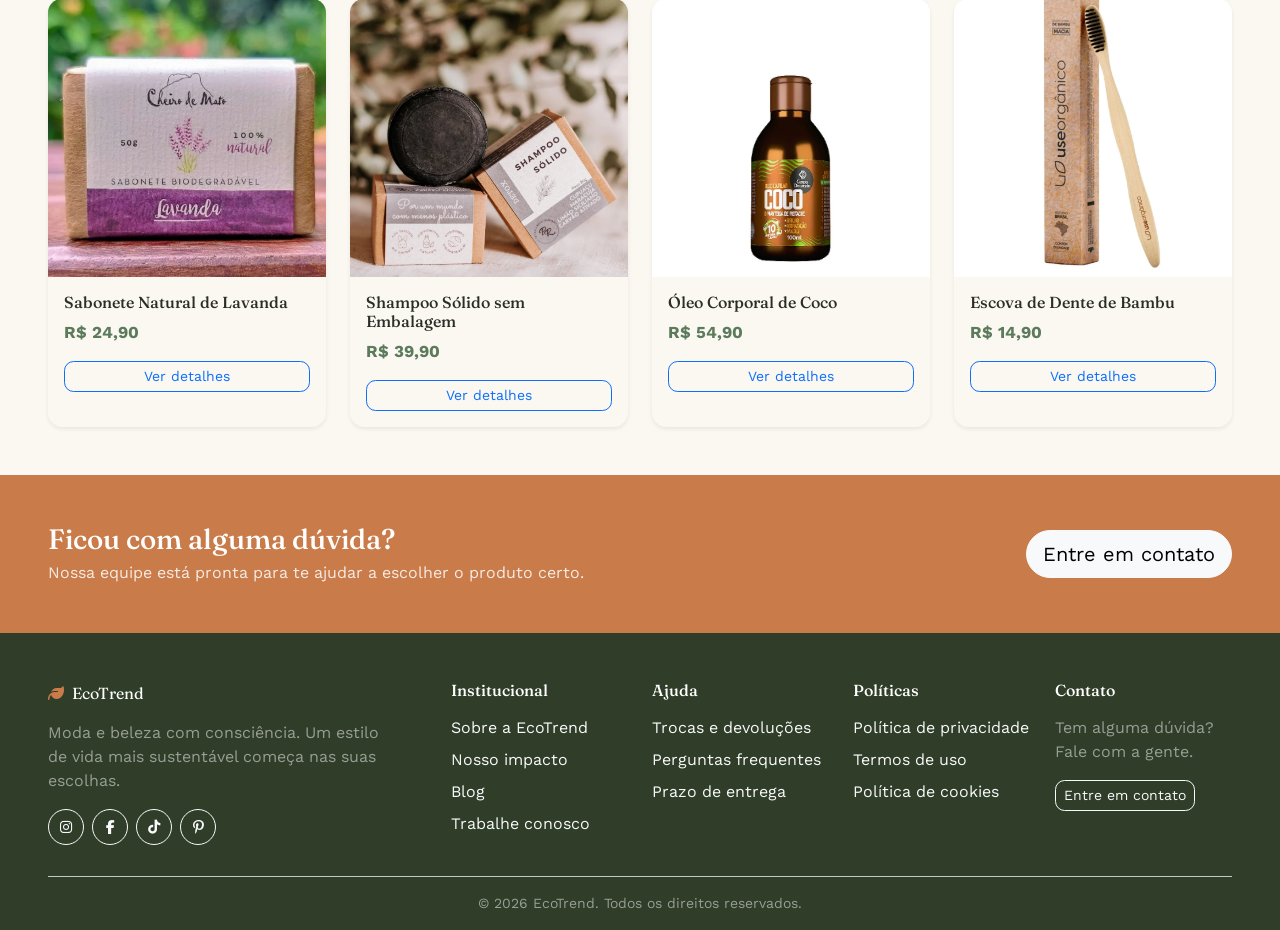
==== commit 821e8cb8: "agora deu certo pae" ====
--- a/index.html
+++ b/index.html
@@ -34,7 +34,7 @@
       <div class="collapse navbar-collapse" id="navMenu">
         <ul class="navbar-nav mx-lg-auto gap-lg-2">
           <li class="nav-item"><a class="nav-link active text-secondary" href="index.html">Início</a></li>
-          <li class="nav-item"><a class="nav-link" href="categoria.html">Categorias</a></li>
+          <li class="nav-item"><a class="nav-link" href="categorias.html">categorias</a></li>
           <li class="nav-item"><a class="nav-link" href="#produtos">Produtos</a></li>
           <li class="nav-item"><a class="nav-link" href="contato.html">Contato</a></li>
         </ul>
@@ -124,7 +124,7 @@
           <span class="text-uppercase small fw-bold text-primary">Categoria</span>
           <h2 class="h3 mb-0">Roupas &amp; Acessórios</h2>
         </div>
-        <a href="categoria.html" class="link-secondary fw-semibold text-decoration-none">Ver todos <i
+        <a href="categorias.html" class="link-secondary fw-semibold text-decoration-none">Ver todos <i
             class="fa-solid fa-arrow-right"></i></a>
       </div>
 
@@ -201,7 +201,7 @@
           <span class="text-uppercase small fw-bold text-primary">Categoria</span>
           <h2 class="h3 mb-0">Beleza &amp; Cuidados Naturais</h2>
         </div>
-        <a href="categoria.html" class="link-secondary fw-semibold text-decoration-none">Ver todos <i
+        <a href="categorias.html" class="link-secondary fw-semibold text-decoration-none">Ver todos <i
             class="fa-solid fa-arrow-right"></i></a>
       </div>
 
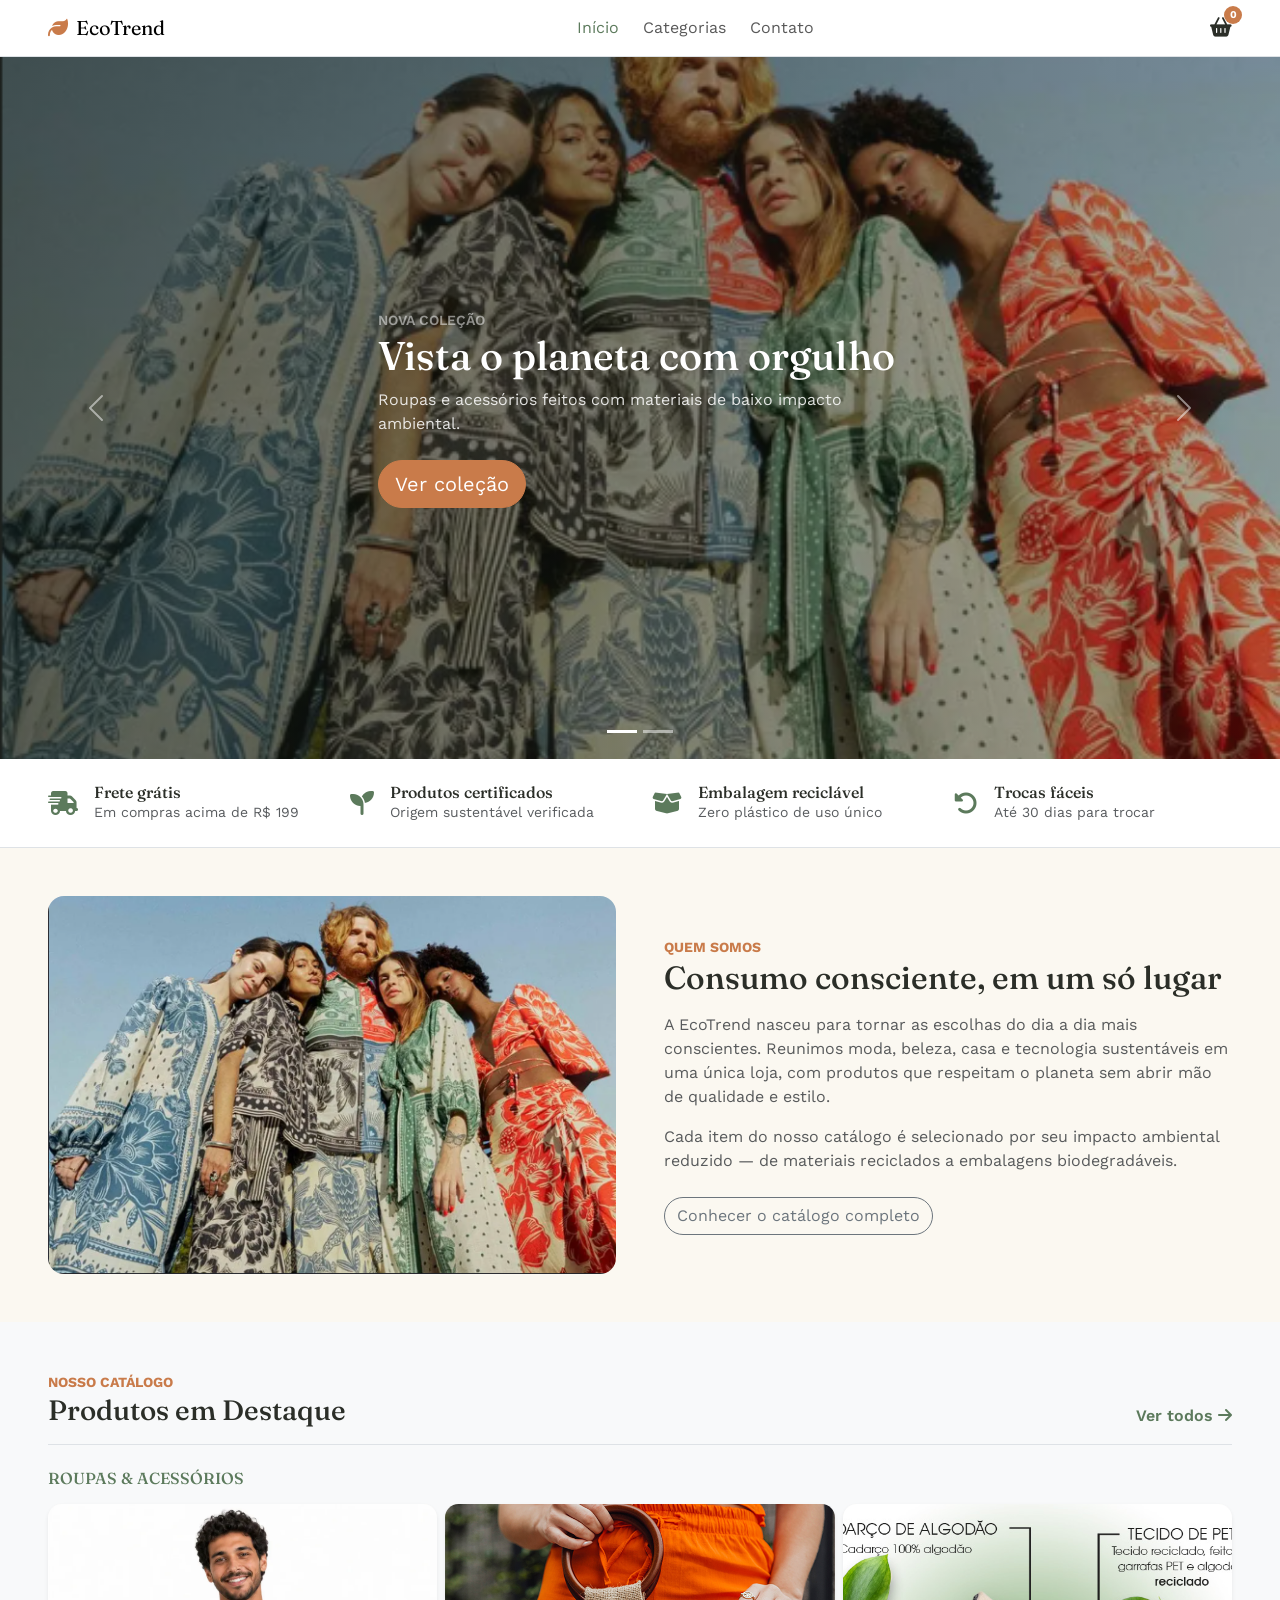
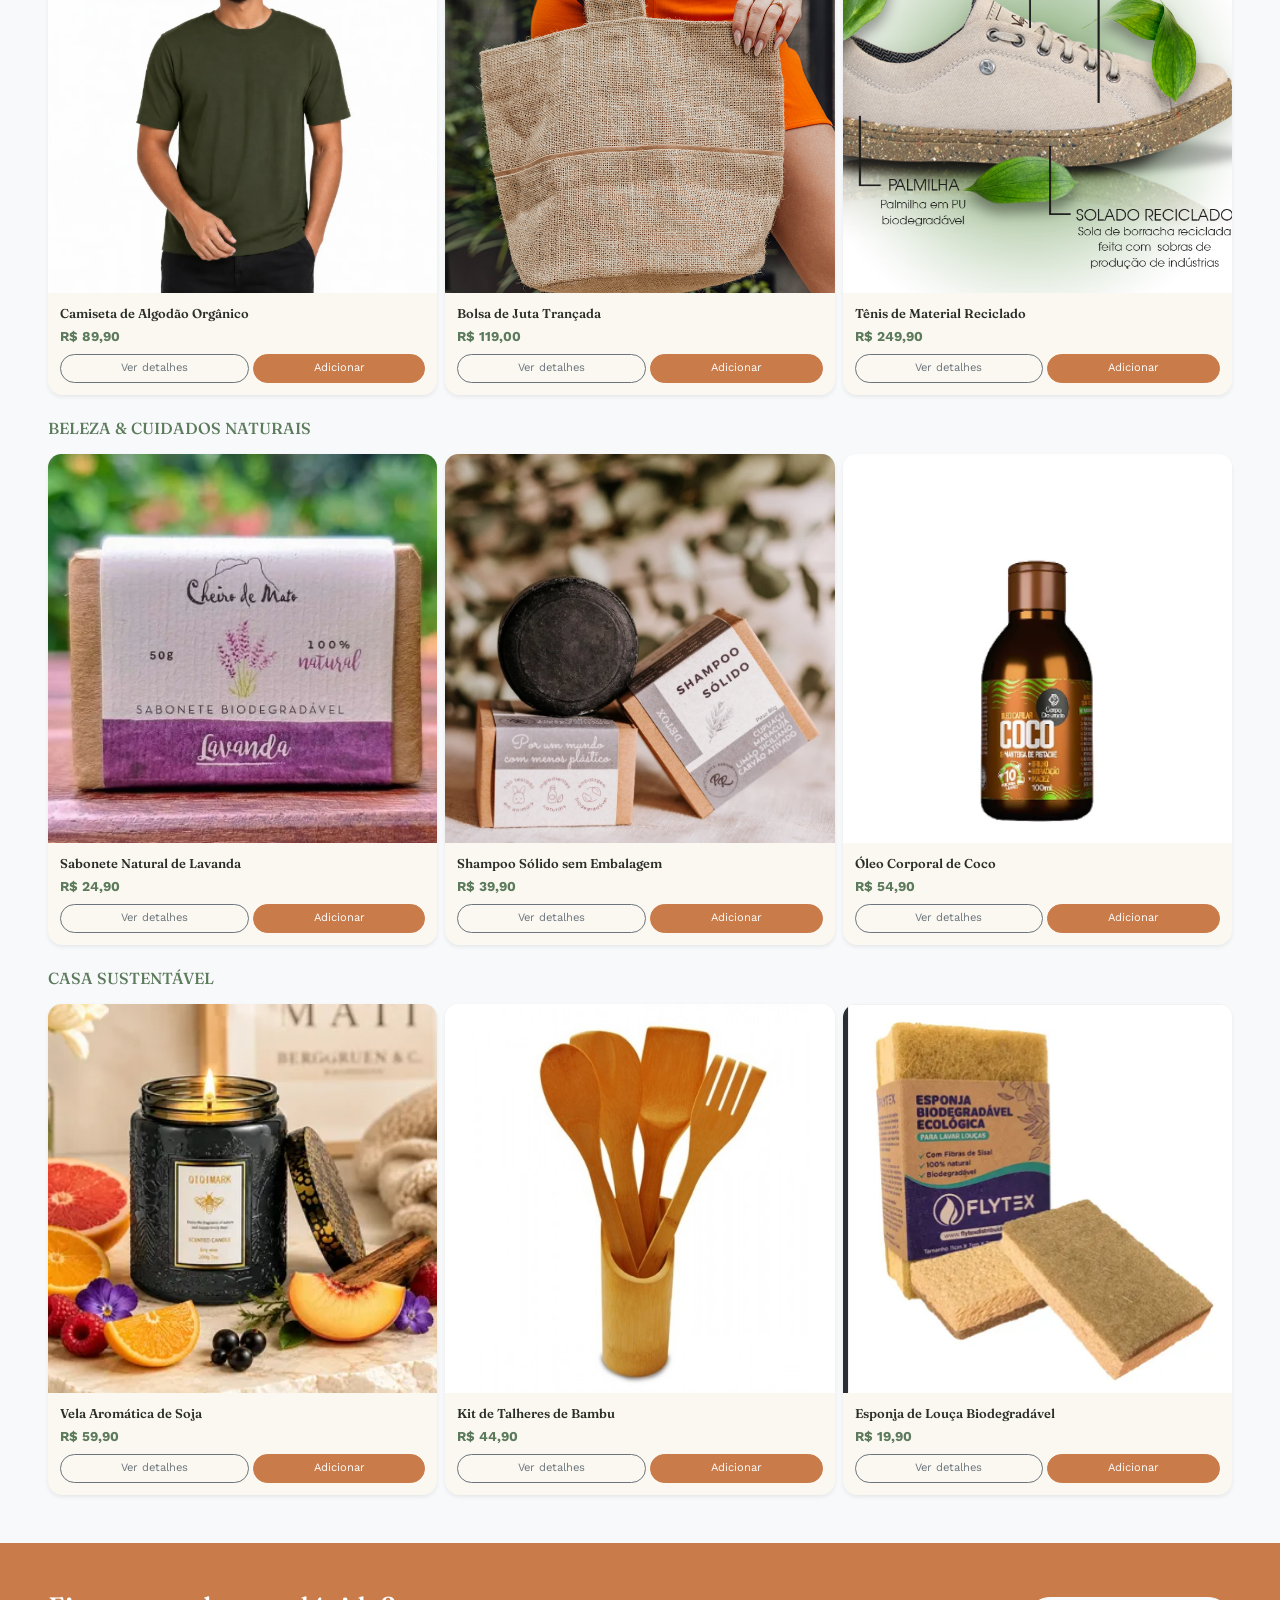
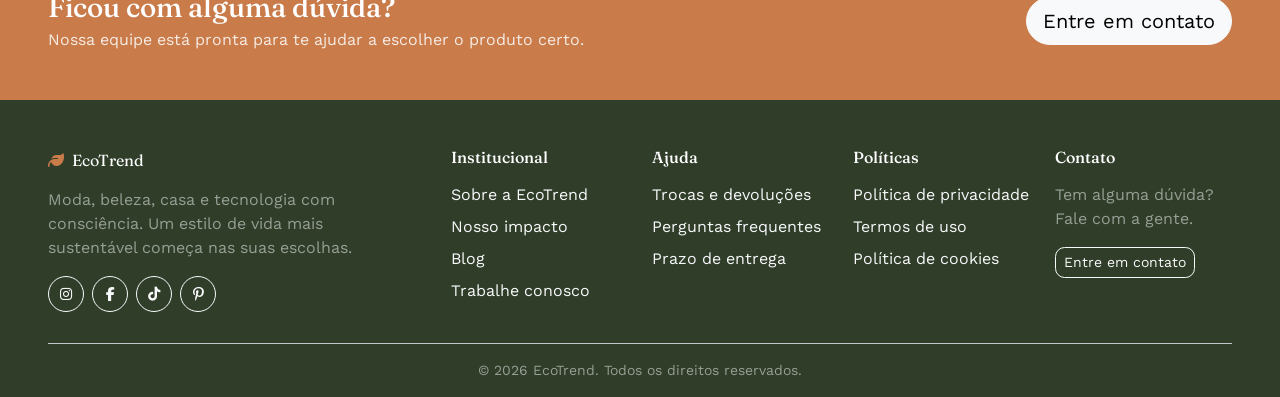
==== commit 1bbd2cfa: "realizei algumas alterações para fica rmais proximo do que foi solicitado" ====
--- a/index.html
+++ b/index.html
@@ -34,10 +34,16 @@
       <div class="collapse navbar-collapse" id="navMenu">
         <ul class="navbar-nav mx-lg-auto gap-lg-2">
           <li class="nav-item"><a class="nav-link active text-secondary" href="index.html">Início</a></li>
-          <li class="nav-item"><a class="nav-link" href="categorias.html">categorias</a></li>
-          <li class="nav-item"><a class="nav-link" href="#produtos">Produtos</a></li>
+          <li class="nav-item"><a class="nav-link" href="categorias.html">Categorias</a></li>
           <li class="nav-item"><a class="nav-link" href="contato.html">Contato</a></li>
         </ul>
+
+        <div class="d-flex align-items-center gap-3 mt-3 mt-lg-0">
+          <a href="#" class="nav-icon position-relative" aria-label="Carrinho de compras">
+            <i class="fa-solid fa-basket-shopping"></i>
+            <span class="cart-badge">0</span>
+          </a>
+        </div>
       </div>
     </nav>
   </header>
@@ -57,7 +63,7 @@
             <span class="text-uppercase small fw-semibold text-white-50">Nova coleção</span>
             <h1 class="text-white">Vista o planeta com orgulho</h1>
             <p class="text-white-75 mb-4">Roupas e acessórios feitos com materiais de baixo impacto ambiental.</p>
-            <a href="#roupas" class="btn btn-primary btn-lg rounded-pill">Ver coleção</a>
+            <a href="categorias.html" class="btn btn-primary btn-lg rounded-pill">Ver coleção</a>
           </div>
         </div>
       </div>
@@ -69,11 +75,10 @@
             <span class="text-uppercase small fw-semibold text-white-50">Cuidado consciente</span>
             <h1 class="text-white">Beleza que respeita a natureza</h1>
             <p class="text-white-75 mb-4">Cosméticos naturais, veganos e livres de crueldade animal.</p>
-            <a href="#beleza" class="btn btn-primary btn-lg rounded-pill">Ver produtos</a>
-          </div>
-        </div>
-      </div>
-
+            <a href="categorias.html" class="btn btn-primary btn-lg rounded-pill">Ver produtos</a>
+          </div>
+        </div>
+      </div>
     </div>
 
     <button class="carousel-control-prev" type="button" data-bs-target="#heroCarousel" data-bs-slide="prev">
@@ -116,162 +121,183 @@
       </div>
     </div>
   </section>
-  <main id="produtos" class="container-fluid px-4 px-lg-5">
-
-    <section id="roupas" class="py-5">
-      <div class="d-flex align-items-end justify-content-between border-bottom pb-3 mb-4">
-        <div>
-          <span class="text-uppercase small fw-bold text-primary">Categoria</span>
-          <h2 class="h3 mb-0">Roupas &amp; Acessórios</h2>
-        </div>
-        <a href="categorias.html" class="link-secondary fw-semibold text-decoration-none">Ver todos <i
-            class="fa-solid fa-arrow-right"></i></a>
-      </div>
-
-      <div class="row row-cols-2 row-cols-md-3 row-cols-lg-4 g-4">
-        <div class="col">
-          <div class="card h-100 product-card border-0 shadow-sm">
+
+  <!-- SOBRE A ECOTREND -->
+  <section class="container-fluid px-4 px-lg-5 py-5">
+    <div class="row g-5 align-items-center">
+      <div class="col-lg-6">
+        <img src="img/Carrosel_sobre_roupa.png" alt="Produtos sustentáveis EcoTrend" class="img-fluid rounded-4">
+      </div>
+      <div class="col-lg-6">
+        <span class="text-uppercase small fw-bold text-primary">Quem somos</span>
+        <h2 class="mb-3">Consumo consciente, em um só lugar</h2>
+        <p class="text-body-secondary">A EcoTrend nasceu para tornar as escolhas do dia a dia mais conscientes.
+          Reunimos moda, beleza, casa e tecnologia sustentáveis em uma única loja, com produtos que respeitam o
+          planeta sem abrir mão de qualidade e estilo.</p>
+        <p class="text-body-secondary mb-4">Cada item do nosso catálogo é selecionado por seu impacto ambiental
+          reduzido — de materiais reciclados a embalagens biodegradáveis.</p>
+        <a href="categorias.html" class="btn btn-outline-secondary rounded-pill">Conhecer o catálogo completo</a>
+      </div>
+    </div>
+  </section>
+
+  <!-- PRODUTOS EM DESTAQUE, ORGANIZADOS POR CATEGORIA -->
+  <main id="destaques" class="container-fluid px-4 px-lg-5 py-5 bg-body-tertiary">
+    <div class="d-flex align-items-end justify-content-between border-bottom pb-3 mb-4">
+      <div>
+        <span class="text-uppercase small fw-bold text-primary">Nosso catálogo</span>
+        <h2 class="h3 mb-0">Produtos em Destaque</h2>
+      </div>
+      <a href="categorias.html" class="link-secondary fw-semibold text-decoration-none">Ver todos <i
+          class="fa-solid fa-arrow-right"></i></a>
+    </div>
+
+    <!-- ROUPAS & ACESSÓRIOS -->
+    <div class="mb-4">
+      <h3 class="h6 text-uppercase text-secondary mb-3">Roupas &amp; Acessórios</h3>
+      <div class="row row-cols-3 g-2">
+        <div class="col">
+          <div class="card h-100 product-card product-card--compact border-0 shadow-sm">
             <img src="img/Camiseta de Algodão Orgânico.png" class="card-img-top" alt="Camiseta de algodão orgânico">
             <div class="card-body">
-              <h3 class="h6">Camiseta de Algodão Orgânico</h3>
-              <p class="product-price mb-3">R$ 89,90</p>
-              <button type="button" class="btn btn-outline-primary btn-sm w-100 btn-ver-detalhes" data-bs-toggle="modal"
-                data-bs-target="#produtoModal" data-nome="Camiseta de Algodão Orgânico" data-preco="R$ 89,90"
-                data-img="img/Camiseta de Algodão Orgânico.png"
-                data-descricao="Camiseta feita 100% em algodão orgânico, cultivado sem agrotóxicos. Tecido macio, corte reto e tingimento natural, com baixo impacto ambiental do plantio à confecção.">
-                Ver detalhes
-              </button>
-            </div>
-          </div>
-        </div>
-
-        <div class="col">
-          <div class="card h-100 product-card border-0 shadow-sm">
-            <img src="img/Bolsa de Juta Trançada.jpg" class="card-img-top" alt="Bolsa de juta">
-            <div class="card-body">
-              <h3 class="h6">Bolsa de Juta Trançada</h3>
-              <p class="product-price mb-3">R$ 119,00</p>
-              <button type="button" class="btn btn-outline-primary btn-sm w-100 btn-ver-detalhes" data-bs-toggle="modal"
-                data-bs-target="#produtoModal" data-nome="Bolsa de Juta Trançada" data-preco="R$ 119,00"
-                data-img="img/Bolsa de Juta Trançada.jpg"
-                data-descricao="Bolsa artesanal trançada em fibra de juta, com alças de madeira reflorestada. Resistente, espaçosa e produzida por cooperativas locais.">
-                Ver detalhes
-              </button>
-            </div>
-          </div>
-        </div>
-
-        <div class="col">
-          <div class="card h-100 product-card border-0 shadow-sm">
-            <img src="img/Tênis de Material Reciclado.jpg" class="card-img-top" alt="Tênis feito de material reciclado">
-            <div class="card-body">
-              <h3 class="h6">Tênis de Material Reciclado</h3>
-              <p class="product-price mb-3">R$ 249,90</p>
-              <button type="button" class="btn btn-outline-primary btn-sm w-100 btn-ver-detalhes" data-bs-toggle="modal"
-                data-bs-target="#produtoModal" data-nome="Tênis de Material Reciclado" data-preco="R$ 249,90"
-                data-img="img/Tênis de Material Reciclado.jpg"
-                data-descricao="Tênis com cabedal feito de garrafas PET recicladas, palmilha em PU biodegradável e solado de borracha reciclada. Leve, confortável e de baixo impacto.">
-                Ver detalhes
-              </button>
-            </div>
-          </div>
-        </div>
-
-        <div class="col">
-          <div class="card h-100 product-card border-0 shadow-sm">
-            <img src="img/Cachecol de Linho Natural.png" class="card-img-top" alt="Cachecol de linho">
-            <div class="card-body">
-              <h3 class="h6">Cachecol de Linho Natural</h3>
-              <p class="product-price mb-3">R$ 74,90</p>
-              <button type="button" class="btn btn-outline-primary btn-sm w-100 btn-ver-detalhes" data-bs-toggle="modal"
-                data-bs-target="#produtoModal" data-nome="Cachecol de Linho Natural" data-preco="R$ 74,90"
-                data-img="img/Cachecol de Linho Natural.png"
-                data-descricao="Cachecol tecido em linho 100% natural, leve para o dia a dia e produzido com corantes de baixo impacto ambiental.">
-                Ver detalhes
-              </button>
-            </div>
-          </div>
-        </div>
-      </div>
-    </section>
-
-    <section id="beleza" class="py-5">
-      <div class="d-flex align-items-end justify-content-between border-bottom pb-3 mb-4">
-        <div>
-          <span class="text-uppercase small fw-bold text-primary">Categoria</span>
-          <h2 class="h3 mb-0">Beleza &amp; Cuidados Naturais</h2>
-        </div>
-        <a href="categorias.html" class="link-secondary fw-semibold text-decoration-none">Ver todos <i
-            class="fa-solid fa-arrow-right"></i></a>
-      </div>
-
-      <div class="row row-cols-2 row-cols-md-3 row-cols-lg-4 g-4">
-        <div class="col">
-          <div class="card h-100 product-card border-0 shadow-sm">
+              <h4 class="mb-1">Camiseta de Algodão Orgânico</h4>
+              <p class="product-price mb-2">R$ 89,90</p>
+              <div class="d-flex gap-1">
+                <a href="detalhes-produto.html?produto=camiseta-algodao-organico"
+                  class="btn btn-outline-secondary flex-fill">Ver detalhes</a>
+                <button class="btn btn-primary flex-fill">Adicionar</button>
+              </div>
+            </div>
+          </div>
+        </div>
+        <div class="col">
+          <div class="card h-100 product-card product-card--compact border-0 shadow-sm">
+            <img src="img/Bolsa de Juta Trançada.jpg" class="card-img-top" alt="Bolsa de juta trançada">
+            <div class="card-body">
+              <h4 class="mb-1">Bolsa de Juta Trançada</h4>
+              <p class="product-price mb-2">R$ 119,00</p>
+              <div class="d-flex gap-1">
+                <a href="detalhes-produto.html?produto=bolsa-juta-trancada"
+                  class="btn btn-outline-secondary flex-fill">Ver detalhes</a>
+                <button class="btn btn-primary flex-fill">Adicionar</button>
+              </div>
+            </div>
+          </div>
+        </div>
+        <div class="col">
+          <div class="card h-100 product-card product-card--compact border-0 shadow-sm">
+            <img src="img/Tênis de Material Reciclado.jpg" class="card-img-top" alt="Tênis de material reciclado">
+            <div class="card-body">
+              <h4 class="mb-1">Tênis de Material Reciclado</h4>
+              <p class="product-price mb-2">R$ 249,90</p>
+              <div class="d-flex gap-1">
+                <a href="detalhes-produto.html?produto=tenis-material-reciclado"
+                  class="btn btn-outline-secondary flex-fill">Ver detalhes</a>
+                <button class="btn btn-primary flex-fill">Adicionar</button>
+              </div>
+            </div>
+          </div>
+        </div>
+      </div>
+    </div>
+
+    <!-- BELEZA & CUIDADOS NATURAIS -->
+    <div class="mb-4">
+      <h3 class="h6 text-uppercase text-secondary mb-3">Beleza &amp; Cuidados Naturais</h3>
+      <div class="row row-cols-3 g-2">
+        <div class="col">
+          <div class="card h-100 product-card product-card--compact border-0 shadow-sm">
             <img src="img/Sabonete Natural de Lavanda.png" class="card-img-top" alt="Sabonete natural de lavanda">
             <div class="card-body">
-              <h3 class="h6">Sabonete Natural de Lavanda</h3>
-              <p class="product-price mb-3">R$ 24,90</p>
-              <button type="button" class="btn btn-outline-primary btn-sm w-100 btn-ver-detalhes" data-bs-toggle="modal"
-                data-bs-target="#produtoModal" data-nome="Sabonete Natural de Lavanda" data-preco="R$ 24,90"
-                data-img="img/Sabonete Natural de Lavanda.png"
-                data-descricao="Sabonete artesanal em barra, feito com óleo de lavanda e ingredientes naturais. Livre de parabenos e não testado em animais.">
-                Ver detalhes
-              </button>
-            </div>
-          </div>
-        </div>
-
-        <div class="col">
-          <div class="card h-100 product-card border-0 shadow-sm">
-            <img src="img/Shampoo Sólido sem Embalagem.png" class="card-img-top" alt="Shampoo sólido">
-            <div class="card-body">
-              <h3 class="h6">Shampoo Sólido sem Embalagem</h3>
-              <p class="product-price mb-3">R$ 39,90</p>
-              <button type="button" class="btn btn-outline-primary btn-sm w-100 btn-ver-detalhes" data-bs-toggle="modal"
-                data-bs-target="#produtoModal" data-nome="Shampoo Sólido sem Embalagem" data-preco="R$ 39,90"
-                data-img="img/Shampoo Sólido sem Embalagem.png"
-                data-descricao="Shampoo em barra, sem embalagem plástica, rende o equivalente a 2 frascos líquidos. Ideal para reduzir resíduos no banheiro.">
-                Ver detalhes
-              </button>
-            </div>
-          </div>
-        </div>
-
-        <div class="col">
-          <div class="card h-100 product-card border-0 shadow-sm">
-            <img src="img/Óleo Corporal de Coco.png" class="card-img-top" alt="Óleo corporal natural">
-            <div class="card-body">
-              <h3 class="h6">Óleo Corporal de Coco</h3>
-              <p class="product-price mb-3">R$ 54,90</p>
-              <button type="button" class="btn btn-outline-primary btn-sm w-100 btn-ver-detalhes" data-bs-toggle="modal"
-                data-bs-target="#produtoModal" data-nome="Óleo Corporal de Coco" data-preco="R$ 54,90"
-                data-img="img/Óleo Corporal de Coco.png"
-                data-descricao="Óleo corporal hidratante à base de coco prensado a frio, sem parabenos. Absorção rápida e aroma suave.">
-                Ver detalhes
-              </button>
-            </div>
-          </div>
-        </div>
-
-        <div class="col">
-          <div class="card h-100 product-card border-0 shadow-sm">
-            <img src="img/Escova de Dente de Bambu.png" class="card-img-top" alt="Escova de dente de bambu">
-            <div class="card-body">
-              <h3 class="h6">Escova de Dente de Bambu</h3>
-              <p class="product-price mb-3">R$ 14,90</p>
-              <button type="button" class="btn btn-outline-primary btn-sm w-100 btn-ver-detalhes" data-bs-toggle="modal"
-                data-bs-target="#produtoModal" data-nome="Escova de Dente de Bambu" data-preco="R$ 14,90"
-                data-img="img/Escova de Dente de Bambu.png"
-                data-descricao="Escova de dente com cabo de bambu biodegradável, alternativa ao plástico convencional. Cerdas macias, indicadas para uso diário.">
-                Ver detalhes
-              </button>
-            </div>
-          </div>
-        </div>
-      </div>
-    </section>
-
+              <h4 class="mb-1">Sabonete Natural de Lavanda</h4>
+              <p class="product-price mb-2">R$ 24,90</p>
+              <div class="d-flex gap-1">
+                <a href="detalhes-produto.html?produto=sabonete-lavanda"
+                  class="btn btn-outline-secondary flex-fill">Ver detalhes</a>
+                <button class="btn btn-primary flex-fill">Adicionar</button>
+              </div>
+            </div>
+          </div>
+        </div>
+        <div class="col">
+          <div class="card h-100 product-card product-card--compact border-0 shadow-sm">
+            <img src="img/Shampoo Sólido sem Embalagem.png" class="card-img-top" alt="Shampoo sólido sem embalagem">
+            <div class="card-body">
+              <h4 class="mb-1">Shampoo Sólido sem Embalagem</h4>
+              <p class="product-price mb-2">R$ 39,90</p>
+              <div class="d-flex gap-1">
+                <a href="detalhes-produto.html?produto=shampoo-solido"
+                  class="btn btn-outline-secondary flex-fill">Ver detalhes</a>
+                <button class="btn btn-primary flex-fill">Adicionar</button>
+              </div>
+            </div>
+          </div>
+        </div>
+        <div class="col">
+          <div class="card h-100 product-card product-card--compact border-0 shadow-sm">
+            <img src="img/Óleo Corporal de Coco.png" class="card-img-top" alt="Óleo corporal de coco">
+            <div class="card-body">
+              <h4 class="mb-1">Óleo Corporal de Coco</h4>
+              <p class="product-price mb-2">R$ 54,90</p>
+              <div class="d-flex gap-1">
+                <a href="detalhes-produto.html?produto=oleo-corporal-coco"
+                  class="btn btn-outline-secondary flex-fill">Ver detalhes</a>
+                <button class="btn btn-primary flex-fill">Adicionar</button>
+              </div>
+            </div>
+          </div>
+        </div>
+      </div>
+    </div>
+
+    <!-- CASA SUSTENTÁVEL -->
+    <div>
+      <h3 class="h6 text-uppercase text-secondary mb-3">Casa Sustentável</h3>
+      <div class="row row-cols-3 g-2">
+        <div class="col">
+          <div class="card h-100 product-card product-card--compact border-0 shadow-sm">
+            <img src="img/Vela Aromática de Soja.png" class="card-img-top" alt="Vela aromática de soja">
+            <div class="card-body">
+              <h4 class="mb-1">Vela Aromática de Soja</h4>
+              <p class="product-price mb-2">R$ 59,90</p>
+              <div class="d-flex gap-1">
+                <a href="detalhes-produto.html?produto=vela-soja"
+                  class="btn btn-outline-secondary flex-fill">Ver detalhes</a>
+                <button class="btn btn-primary flex-fill">Adicionar</button>
+              </div>
+            </div>
+          </div>
+        </div>
+        <div class="col">
+          <div class="card h-100 product-card product-card--compact border-0 shadow-sm">
+            <img src="img/Kit de Talheres de Bambu.jpg" class="card-img-top" alt="Kit de talheres de bambu">
+            <div class="card-body">
+              <h4 class="mb-1">Kit de Talheres de Bambu</h4>
+              <p class="product-price mb-2">R$ 44,90</p>
+              <div class="d-flex gap-1">
+                <a href="detalhes-produto.html?produto=kit-talheres-bambu"
+                  class="btn btn-outline-secondary flex-fill">Ver detalhes</a>
+                <button class="btn btn-primary flex-fill">Adicionar</button>
+              </div>
+            </div>
+          </div>
+        </div>
+        <div class="col">
+          <div class="card h-100 product-card product-card--compact border-0 shadow-sm">
+            <img src="img/Esponja de Louça Biodegradável.png" class="card-img-top" alt="Esponja de louça biodegradável">
+            <div class="card-body">
+              <h4 class="mb-1">Esponja de Louça Biodegradável</h4>
+              <p class="product-price mb-2">R$ 19,90</p>
+              <div class="d-flex gap-1">
+                <a href="detalhes-produto.html?produto=esponja-biodegradavel"
+                  class="btn btn-outline-secondary flex-fill">Ver detalhes</a>
+                <button class="btn btn-primary flex-fill">Adicionar</button>
+              </div>
+            </div>
+          </div>
+        </div>
+      </div>
+    </div>
   </main>
 
   <section class="bg-primary text-white py-5">
@@ -290,8 +316,8 @@
           <a class="navbar-brand text-white d-inline-flex align-items-center gap-2 mb-3" href="index.html">
             <i class="fa-solid fa-leaf text-primary"></i> EcoTrend
           </a>
-          <p class="mb-3" style="max-width: 34ch;">Moda e beleza com consciência. Um estilo de vida mais sustentável
-            começa nas suas escolhas.</p>
+          <p class="mb-3" style="max-width: 34ch;">Moda, beleza, casa e tecnologia com consciência. Um estilo de vida
+            mais sustentável começa nas suas escolhas.</p>
           <div class="d-flex gap-2">
             <a href="#" class="btn btn-outline-light btn-sm icon-btn rounded-circle" aria-label="Instagram"><i
                 class="fa-brands fa-instagram"></i></a>
@@ -340,33 +366,7 @@
     </div>
   </footer>
 
-  <!-- MODAL DE DETALHES DO PRODUTO -->
-  <div class="modal fade" id="produtoModal" tabindex="-1" aria-labelledby="produtoModalLabel" aria-hidden="true">
-    <div class="modal-dialog modal-dialog-centered modal-lg">
-      <div class="modal-content">
-        <div class="modal-header border-0">
-          <h2 class="modal-title h5" id="produtoModalLabel">Detalhes do produto</h2>
-          <button type="button" class="btn-close" data-bs-dismiss="modal" aria-label="Fechar"></button>
-        </div>
-        <div class="modal-body">
-          <div class="row g-4 align-items-center">
-            <div class="col-md-6">
-              <img id="modalProdutoImg" src="" alt="" class="img-fluid rounded">
-            </div>
-            <div class="col-md-6">
-              <h3 id="modalProdutoNome" class="h4 mb-2"></h3>
-              <p id="modalProdutoPreco" class="product-price fs-5 mb-3"></p>
-              <p id="modalProdutoDescricao" class="text-body-secondary"></p>
-              <button type="button" class="btn btn-primary rounded-pill mt-2">Adicionar ao Carrinho</button>
-            </div>
-          </div>
-        </div>
-      </div>
-    </div>
-  </div>
-
   <script src="https://cdn.jsdelivr.net/npm/bootstrap@5.3.3/dist/js/bootstrap.bundle.min.js"></script>
-  <script src="js/produto.js"></script>
 </body>
 
-</html>+</html>
--- a/css/style.css
+++ b/css/style.css
@@ -20,6 +20,28 @@
 
 h1, h2, h3, h4, .navbar-brand {
   font-family: 'Fraunces', Georgia, serif;
+}
+
+.nav-icon {
+  color: var(--bs-body-color);
+  font-size: 1.2rem;
+}
+
+.cart-badge {
+  position: absolute;
+  top: -8px;
+  right: -10px;
+  background: var(--bs-primary);
+  color: #fff;
+  font-size: 0.65rem;
+  font-weight: 700;
+  min-width: 18px;
+  height: 18px;
+  border-radius: 999px;
+  display: flex;
+  align-items: center;
+  justify-content: center;
+  padding: 0 4px;
 }
 
 
@@ -106,10 +128,41 @@
   transform: translateY(-4px);
 }
 
+.product-card--compact .card-body {
+  padding: 0.75rem;
+}
+
+.product-card--compact h4 {
+  font-size: 0.8rem;
+  line-height: 1.3;
+  font-weight: 600;
+}
+
+.product-card--compact .product-price {
+  font-size: 0.85rem;
+}
+
+.product-card--compact .btn {
+  font-size: 0.7rem;
+  padding: 0.3rem 0.4rem;
+}
+
 .product-price {
   color: var(--bs-secondary);
   font-weight: 700;
   font-size: 1.05rem;
+}
+
+.badge-categoria {
+  display: inline-block;
+  font-size: 0.7rem;
+  font-weight: 700;
+  letter-spacing: 0.04em;
+  text-transform: uppercase;
+  color: var(--bs-secondary);
+  background: rgba(var(--bs-secondary-rgb), 0.12);
+  padding: 3px 10px;
+  border-radius: 999px;
 }
 
 /* FOOTER  */
